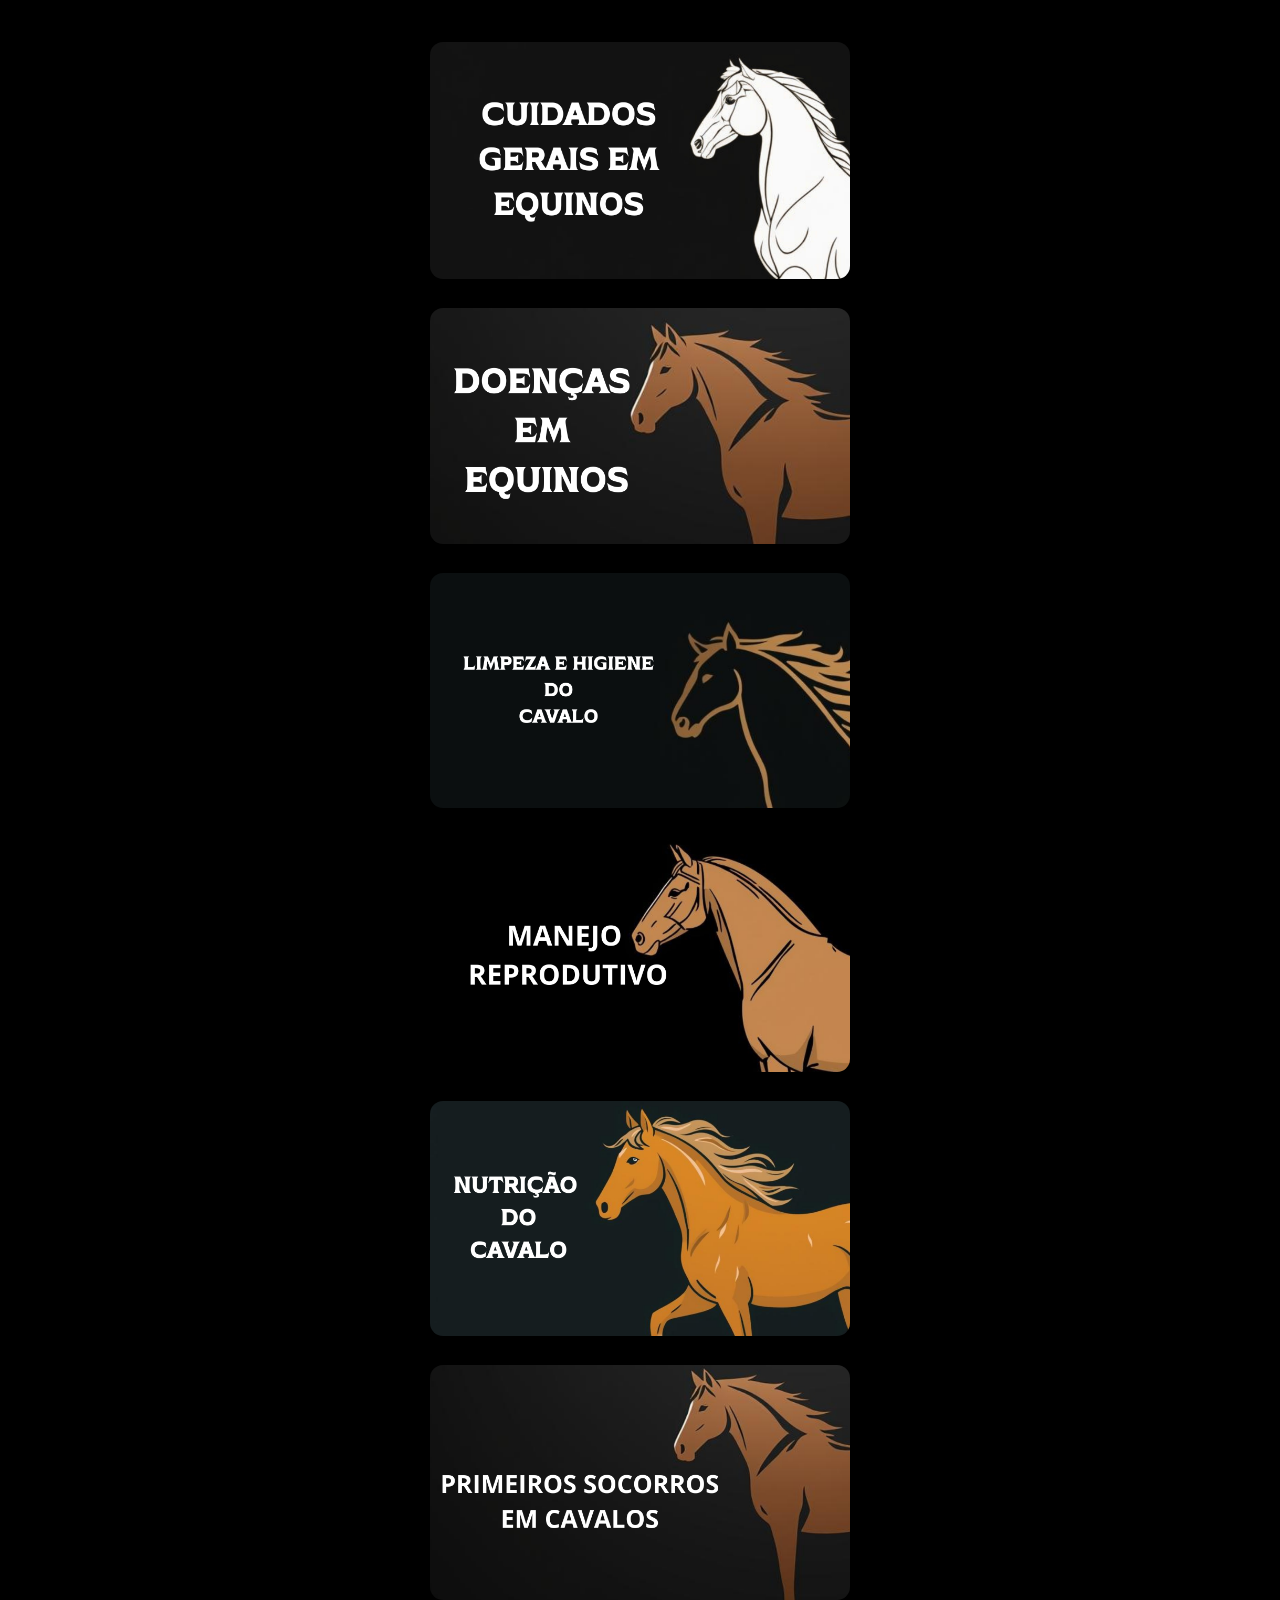
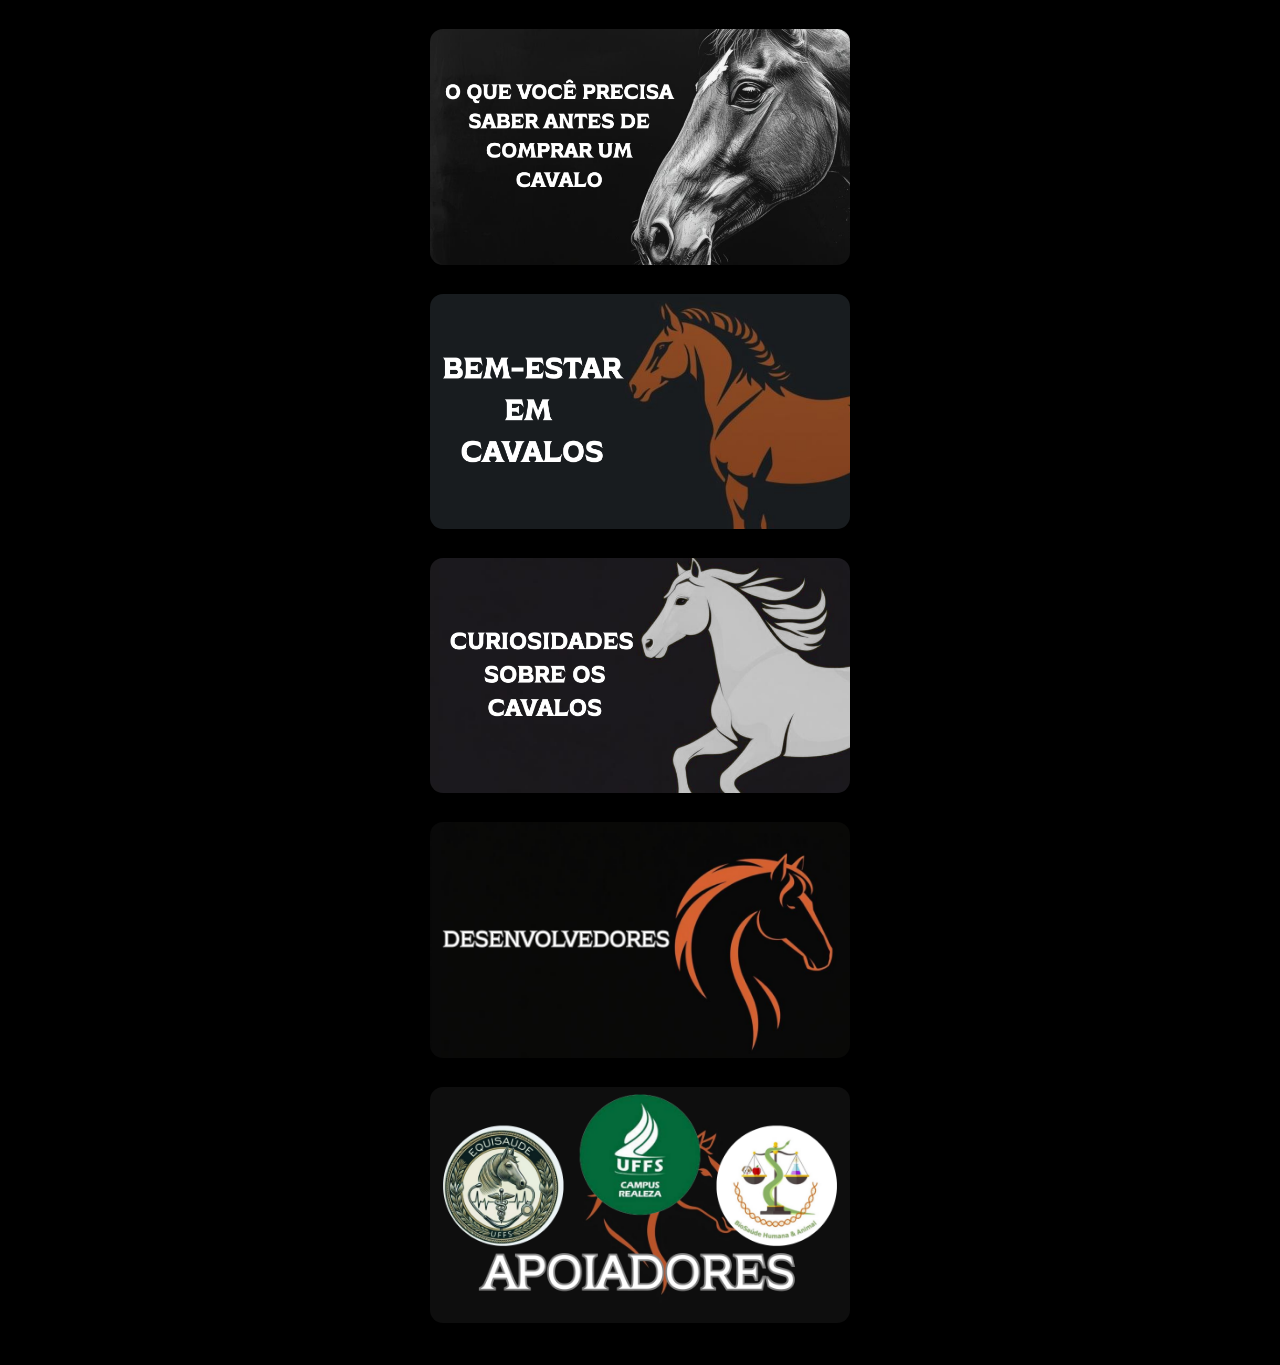
==== index.html @ 5481e59d "todasalterações" ====
<!DOCTYPE html>
<html lang="pt-br">
<head>
    <meta charset="UTF-8">
    <meta name="viewport" content="width=device-width, initial-scale=1.0">
    <title>Painel de Cuidados Equinos</title>
    <style>
        /* Estilo para centralização total e estética Dark Profissional */
        body {
            background-color: #000;
            margin: 0;
            padding: 40px 0;
            display: flex;
            flex-direction: column;
            align-items: center;
            justify-content: center;
            min-height: 100vh;
            font-family: 'Segoe UI', Tahoma, Geneva, Verdana, sans-serif;
        }

        .container {
            width: 100%;
            display: flex;
            flex-direction: column;
            align-items: center;
            gap: 25px; /* Espaço entre os botões */
        }

        .icon-link {
            text-decoration: none;
            width: 90%;
            max-width: 420px;
            display: flex;
            justify-content: center;
        }

        .icon-link img {
            width: 100%;
            height: auto;
            border-radius: 15px;
            box-shadow: 0 8px 20px rgba(0,0,0,0.6);
            transition: all 0.3s ease;
            border: 2px solid transparent;
        }

        /* Efeito de destaque ao passar o mouse */
        .icon-link img:hover {
            transform: scale(1.04);
            border-color: #ffd700; /* Destaque em dourado */
            box-shadow: 0 10px 30px rgba(255, 215, 0, 0.2);
        }

        /* Oculta o ícone de imagem quebrada se o arquivo não for encontrado */
        img:not([src]) {
            visibility: hidden;
        }
    </style>
</head>
<body>

<div class="container">
    <a href="cuidadosgeraiscomcavalo.html" class="icon-link">
        <img src="img/cuidadosgeraisemequinos-inicial.png.png" alt="Cuidados Gerais">
    </a>

    <a href="doencasemcavalos.html" class="icon-link">
        <img src="img/doençasemequinos-inicial.png.png" alt="Doenças em Equinos">
    </a>

    <a href="limpezaehigieneequina.html" class="icon-link">
        <img src="img/limpezaehigienedocavalo-inicial.png.png" alt="Limpeza e Higiene">
    </a>

    <a href="manejoreprodutivo.html" class="icon-link">
        <img src="img/manejoreprodutivo-inicial.png.png" alt="Manejo Reprodutivo">
    </a>

    <a href="manejonutricional.html" class="icon-link">
        <img src="img/nutrição.equina-inicial.png.png" alt="Nutrição Equina">
    </a>

    <a href="primeirossocorros.html" class="icon-link">
        <img src="img/primeirossocorrosequi-inicial.png.png" alt="Primeiros Socorros">
    </a>

    <a href="antesdecomprar.html" class="icon-link">
        <img src="img/antesdecomprar-inicial.png.png" alt="O que saber antes de comprar">
    </a>

    <a href="bemestar.html" class="icon-link">
        <img src="img/bemestarequino-inicial.png.png" alt="Bem Estar Equino">
    </a>

    <a href="curiosidades.html" class="icon-link">
        <img src="img/curiosidadesequinas-inicial.png.png" alt="Curiosidades Equinas">
    </a>

    <a href="desenvolvedores.html" class="icon-link">
        <img src="img/desenvolvedores.png.png" alt="Desenvolvedores">
    </a>

    <a href="apoiadores.html" class="icon-link">
        <img src="img/apoiadores.png.png" alt="Apoiadores">
    
    </a>
</div>

</body>
</html>
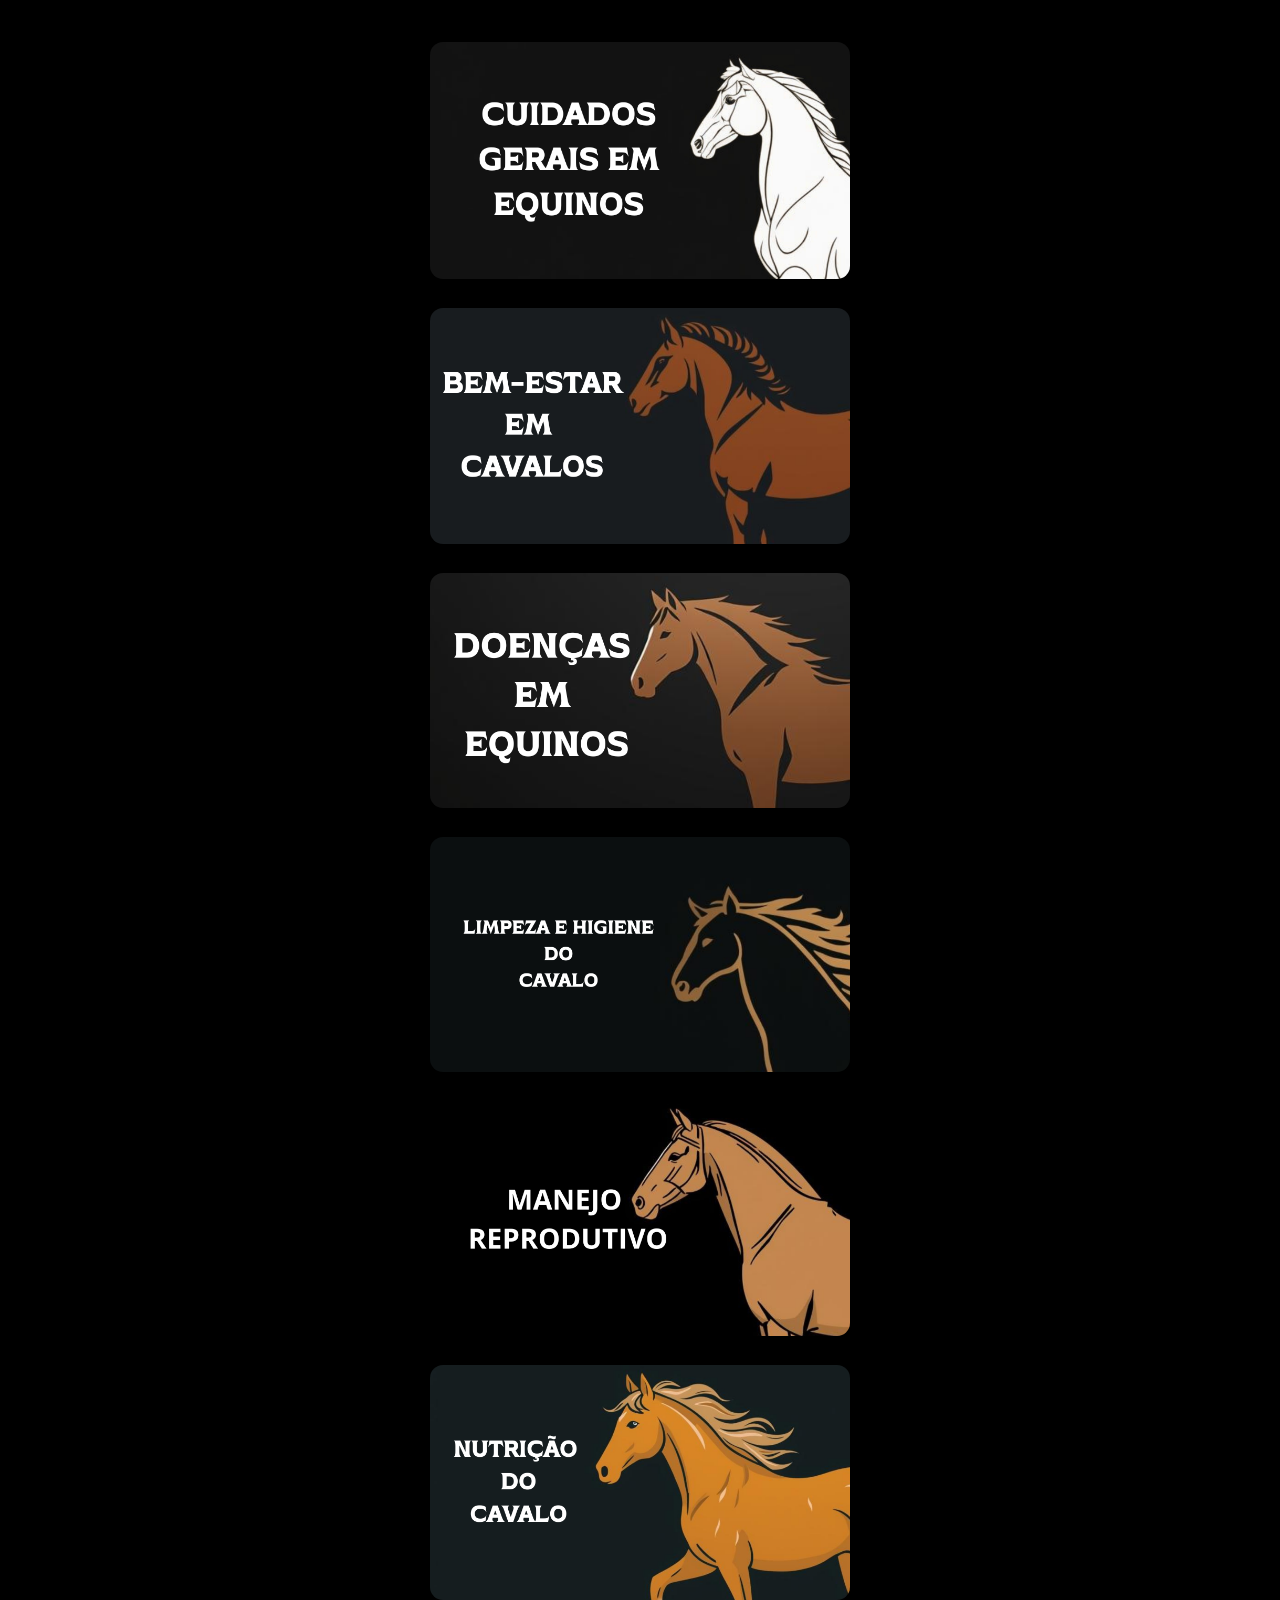
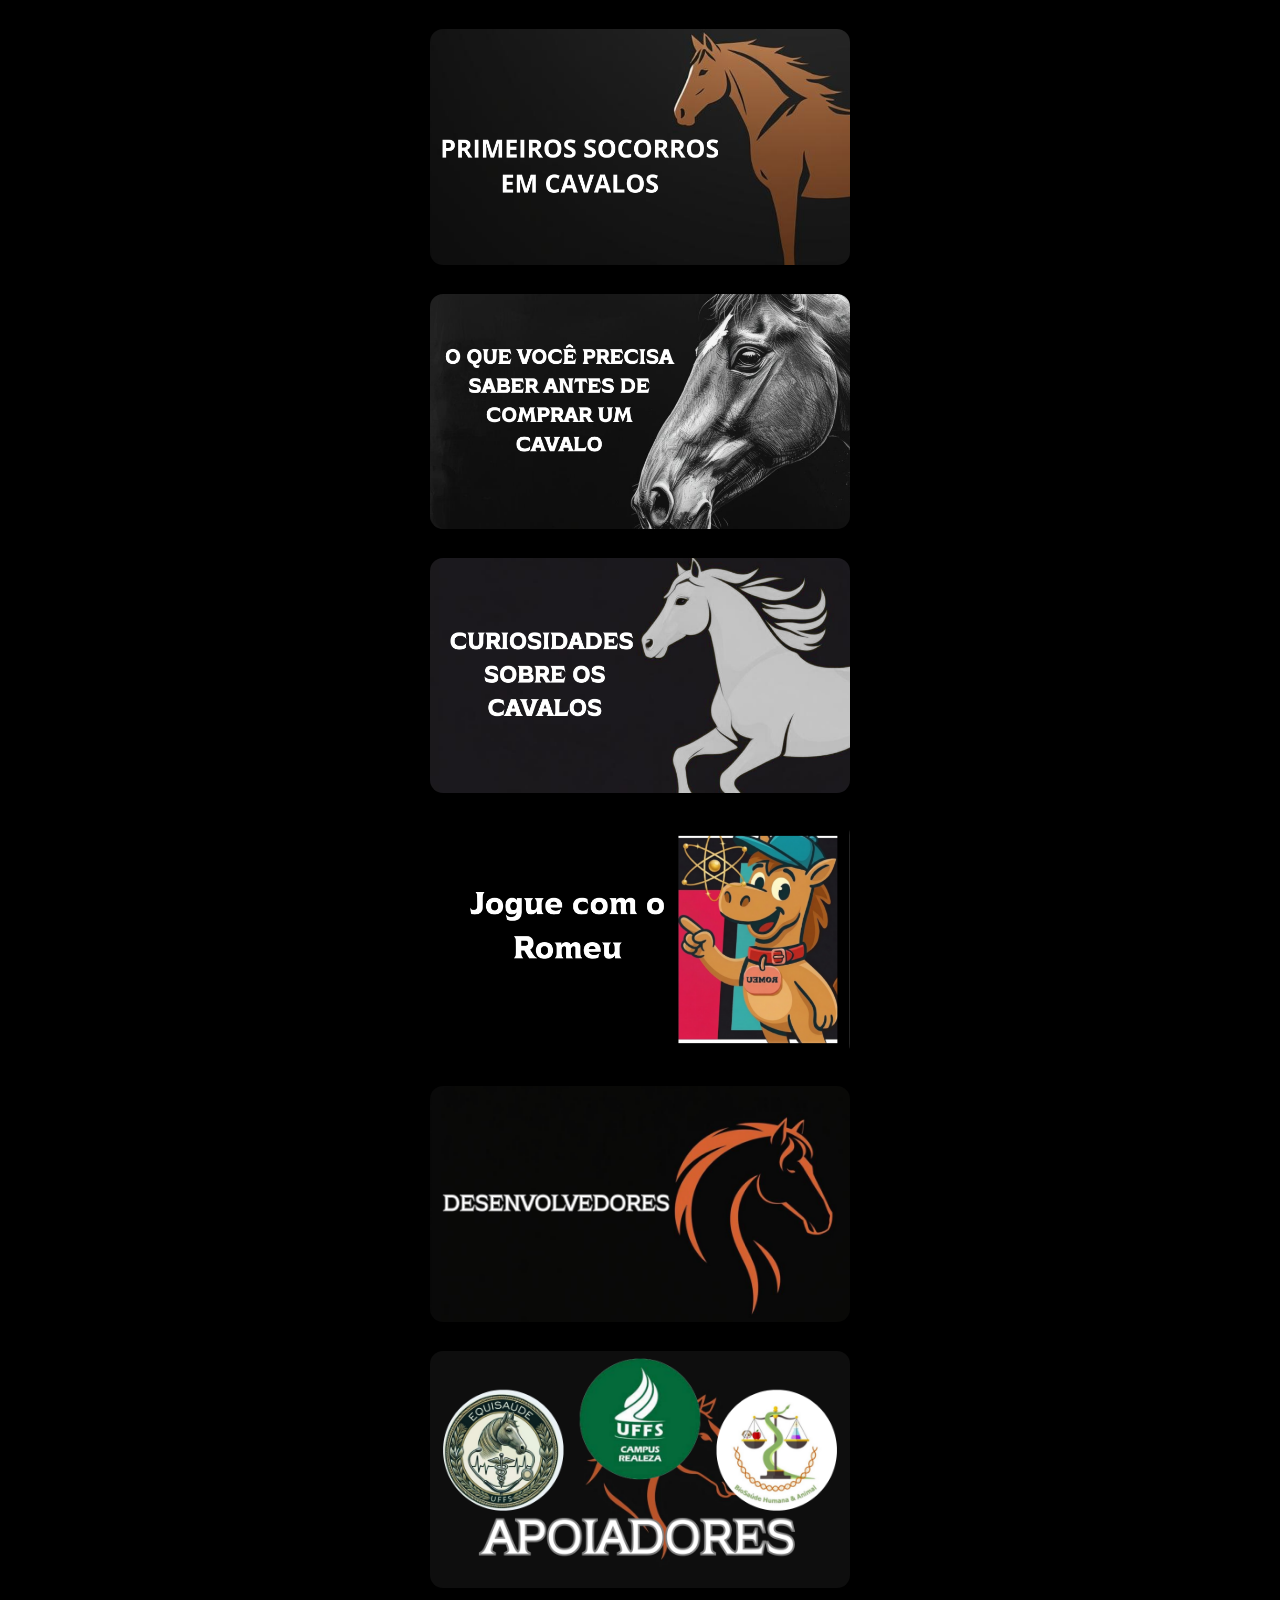
==== commit 5a6c3bdf: "pastascsslinkadas" ====
--- a/index.html
+++ b/index.html
@@ -4,56 +4,10 @@
     <meta charset="UTF-8">
     <meta name="viewport" content="width=device-width, initial-scale=1.0">
     <title>Painel de Cuidados Equinos</title>
+    <link rel="stylesheet" href="src/css/index.css">
     <style>
         /* Estilo para centralização total e estética Dark Profissional */
-        body {
-            background-color: #000;
-            margin: 0;
-            padding: 40px 0;
-            display: flex;
-            flex-direction: column;
-            align-items: center;
-            justify-content: center;
-            min-height: 100vh;
-            font-family: 'Segoe UI', Tahoma, Geneva, Verdana, sans-serif;
-        }
-
-        .container {
-            width: 100%;
-            display: flex;
-            flex-direction: column;
-            align-items: center;
-            gap: 25px; /* Espaço entre os botões */
-        }
-
-        .icon-link {
-            text-decoration: none;
-            width: 90%;
-            max-width: 420px;
-            display: flex;
-            justify-content: center;
-        }
-
-        .icon-link img {
-            width: 100%;
-            height: auto;
-            border-radius: 15px;
-            box-shadow: 0 8px 20px rgba(0,0,0,0.6);
-            transition: all 0.3s ease;
-            border: 2px solid transparent;
-        }
-
-        /* Efeito de destaque ao passar o mouse */
-        .icon-link img:hover {
-            transform: scale(1.04);
-            border-color: #ffd700; /* Destaque em dourado */
-            box-shadow: 0 10px 30px rgba(255, 215, 0, 0.2);
-        }
-
-        /* Oculta o ícone de imagem quebrada se o arquivo não for encontrado */
-        img:not([src]) {
-            visibility: hidden;
-        }
+    
     </style>
 </head>
 <body>
@@ -61,6 +15,10 @@
 <div class="container">
     <a href="cuidadosgeraiscomcavalo.html" class="icon-link">
         <img src="img/cuidadosgeraisemequinos-inicial.png.png" alt="Cuidados Gerais">
+    </a>
+
+    <a href="bemestar.html" class="icon-link">
+        <img src="img/bemestarequino-inicial.png.png" alt="Bem Estar Equino">
     </a>
 
     <a href="doencasemcavalos.html" class="icon-link">
@@ -87,13 +45,11 @@
         <img src="img/antesdecomprar-inicial.png.png" alt="O que saber antes de comprar">
     </a>
 
-    <a href="bemestar.html" class="icon-link">
-        <img src="img/bemestarequino-inicial.png.png" alt="Bem Estar Equino">
-    </a>
-
     <a href="curiosidades.html" class="icon-link">
         <img src="img/curiosidadesequinas-inicial.png.png" alt="Curiosidades Equinas">
     </a>
+<a href="joguecomromeu.html" class="icon-link">
+        <img src="img/joguecomromeu-inicial.png.png" alt="Jogue com Romeu">
 
     <a href="desenvolvedores.html" class="icon-link">
         <img src="img/desenvolvedores.png.png" alt="Desenvolvedores">
--- a/src/css/index.css
+++ b/src/css/index.css
@@ -0,0 +1,50 @@
+    
+        /* Estilo para centralização total e estética Dark Profissional */
+        body {
+            background-color: #000;
+            margin: 0;
+            padding: 40px 0;
+            display: flex;
+            flex-direction: column;
+            align-items: center;
+            justify-content: center;
+            min-height: 100vh;
+            font-family: 'Segoe UI', Tahoma, Geneva, Verdana, sans-serif;
+        }
+
+        .container {
+            width: 100%;
+            display: flex;
+            flex-direction: column;
+            align-items: center;
+            gap: 25px; /* Espaço entre os botões */
+        }
+
+        .icon-link {
+            text-decoration: none;
+            width: 90%;
+            max-width: 420px;
+            display: flex;
+            justify-content: center;
+        }
+
+        .icon-link img {
+            width: 100%;
+            height: auto;
+            border-radius: 15px;
+            box-shadow: 0 8px 20px rgba(0,0,0,0.6);
+            transition: all 0.3s ease;
+            border: 2px solid transparent;
+        }
+
+        /* Efeito de destaque ao passar o mouse */
+        .icon-link img:hover {
+            transform: scale(1.04);
+            border-color: #ffd700; /* Destaque em dourado */
+            box-shadow: 0 10px 30px rgba(255, 215, 0, 0.2);
+        }
+
+        /* Oculta o ícone de imagem quebrada se o arquivo não for encontrado */
+        img:not([src]) {
+            visibility: hidden;
+        }
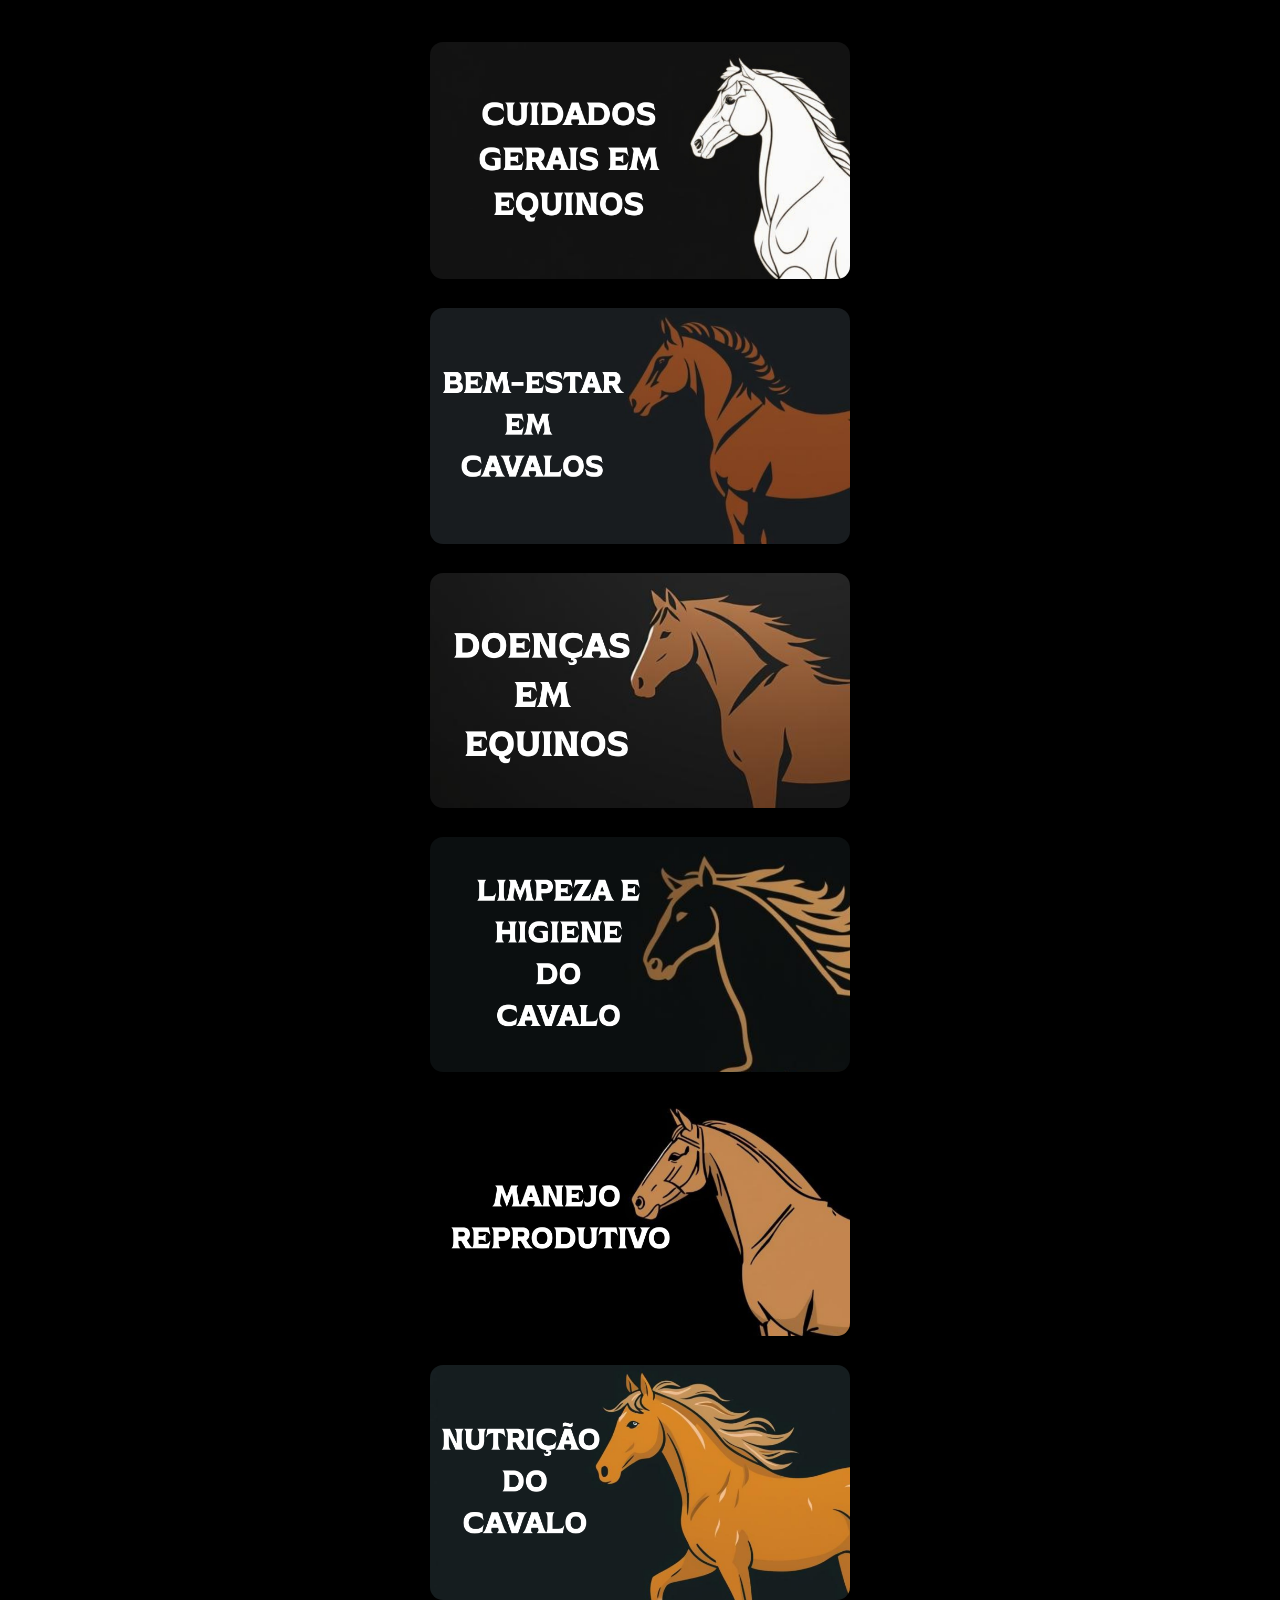
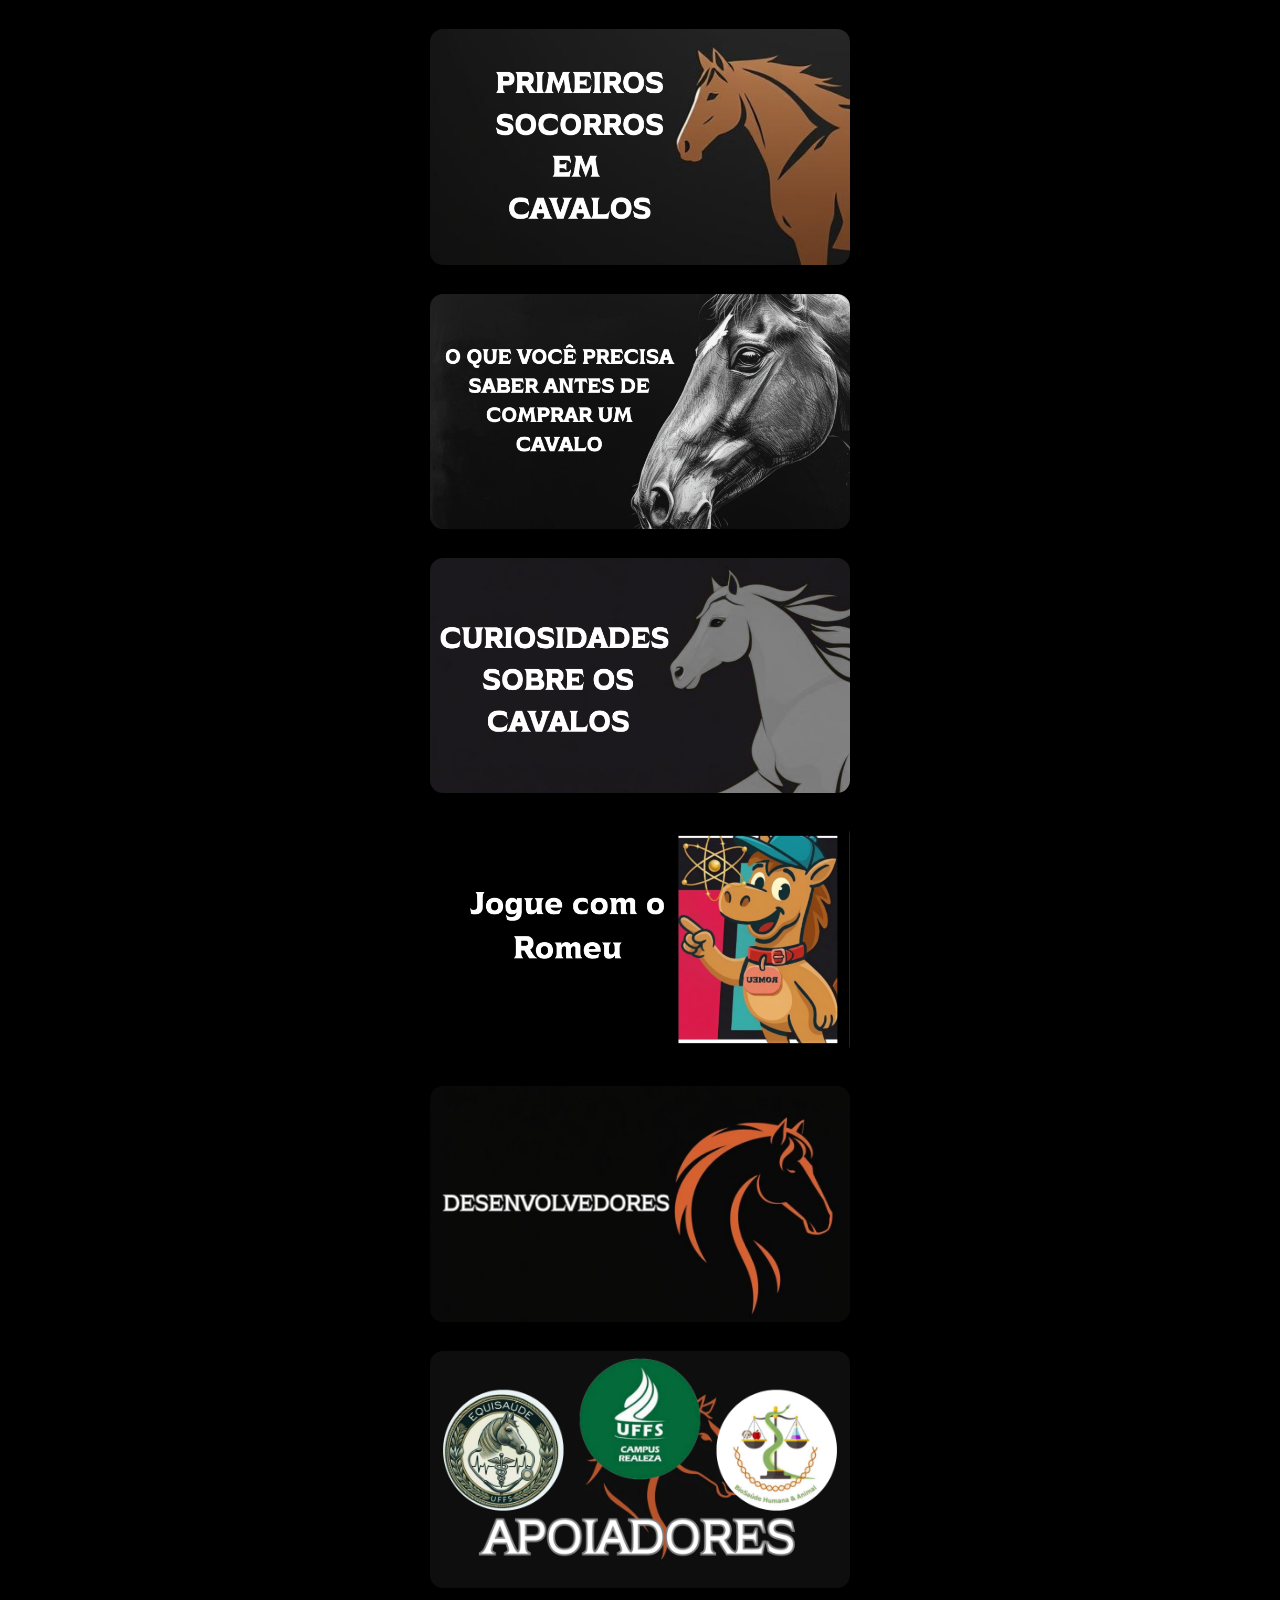
==== commit 5494c611: "alterei para o caminho certo das img" ====
--- a/index.html
+++ b/index.html
@@ -14,49 +14,49 @@
 
 <div class="container">
     <a href="cuidadosgeraiscomcavalo.html" class="icon-link">
-        <img src="img/cuidadosgeraisemequinos-inicial.png.png" alt="Cuidados Gerais">
+        <img src="src/img/cuidadosgeraisemequinos-inicial.png.png" alt="Cuidados Gerais">
     </a>
 
     <a href="bemestar.html" class="icon-link">
-        <img src="img/bemestarequino-inicial.png.png" alt="Bem Estar Equino">
+        <img src="src/img/bemestarequino-inicial.png.png" alt="Bem Estar Equino">
     </a>
 
     <a href="doencasemcavalos.html" class="icon-link">
-        <img src="img/doençasemequinos-inicial.png.png" alt="Doenças em Equinos">
+        <img src="src/img/doençasemequinos-inicial.png.png" alt="Doenças em Equinos">
     </a>
 
     <a href="limpezaehigieneequina.html" class="icon-link">
-        <img src="img/limpezaehigienedocavalo-inicial.png.png" alt="Limpeza e Higiene">
+        <img src="src/img/limpezaehigienedocavalo-inicial.png.png" alt="Limpeza e Higiene">
     </a>
 
     <a href="manejoreprodutivo.html" class="icon-link">
-        <img src="img/manejoreprodutivo-inicial.png.png" alt="Manejo Reprodutivo">
+        <img src="src/img/manejoreprodutivo-inicial.png.png" alt="Manejo Reprodutivo">
     </a>
 
     <a href="manejonutricional.html" class="icon-link">
-        <img src="img/nutrição.equina-inicial.png.png" alt="Nutrição Equina">
+        <img src="src/img/nutrição.equina-inicial.png.png" alt="Nutrição Equina">
     </a>
 
     <a href="primeirossocorros.html" class="icon-link">
-        <img src="img/primeirossocorrosequi-inicial.png.png" alt="Primeiros Socorros">
+        <img src="src/img/primeirossocorrosequi-inicial.png.png" alt="Primeiros Socorros">
     </a>
 
     <a href="antesdecomprar.html" class="icon-link">
-        <img src="img/antesdecomprar-inicial.png.png" alt="O que saber antes de comprar">
+        <img src="src/img/antesdecomprar-inicial.png.png" alt="O que saber antes de comprar">
     </a>
 
     <a href="curiosidades.html" class="icon-link">
-        <img src="img/curiosidadesequinas-inicial.png.png" alt="Curiosidades Equinas">
+        <img src="src/img/curiosidadesequinas-inicial.png.png" alt="Curiosidades Equinas">
     </a>
 <a href="joguecomromeu.html" class="icon-link">
-        <img src="img/joguecomromeu-inicial.png.png" alt="Jogue com Romeu">
+        <img src="src/img/joguecomromeu-inicial.png.png" alt="Jogue com Romeu">
 
     <a href="desenvolvedores.html" class="icon-link">
-        <img src="img/desenvolvedores.png.png" alt="Desenvolvedores">
+        <img src="src/img/desenvolvedores.png.png" alt="Desenvolvedores">
     </a>
 
     <a href="apoiadores.html" class="icon-link">
-        <img src="img/apoiadores.png.png" alt="Apoiadores">
+        <img src="src/img/apoiadores.png.png" alt="Apoiadores">
     
     </a>
 </div>
